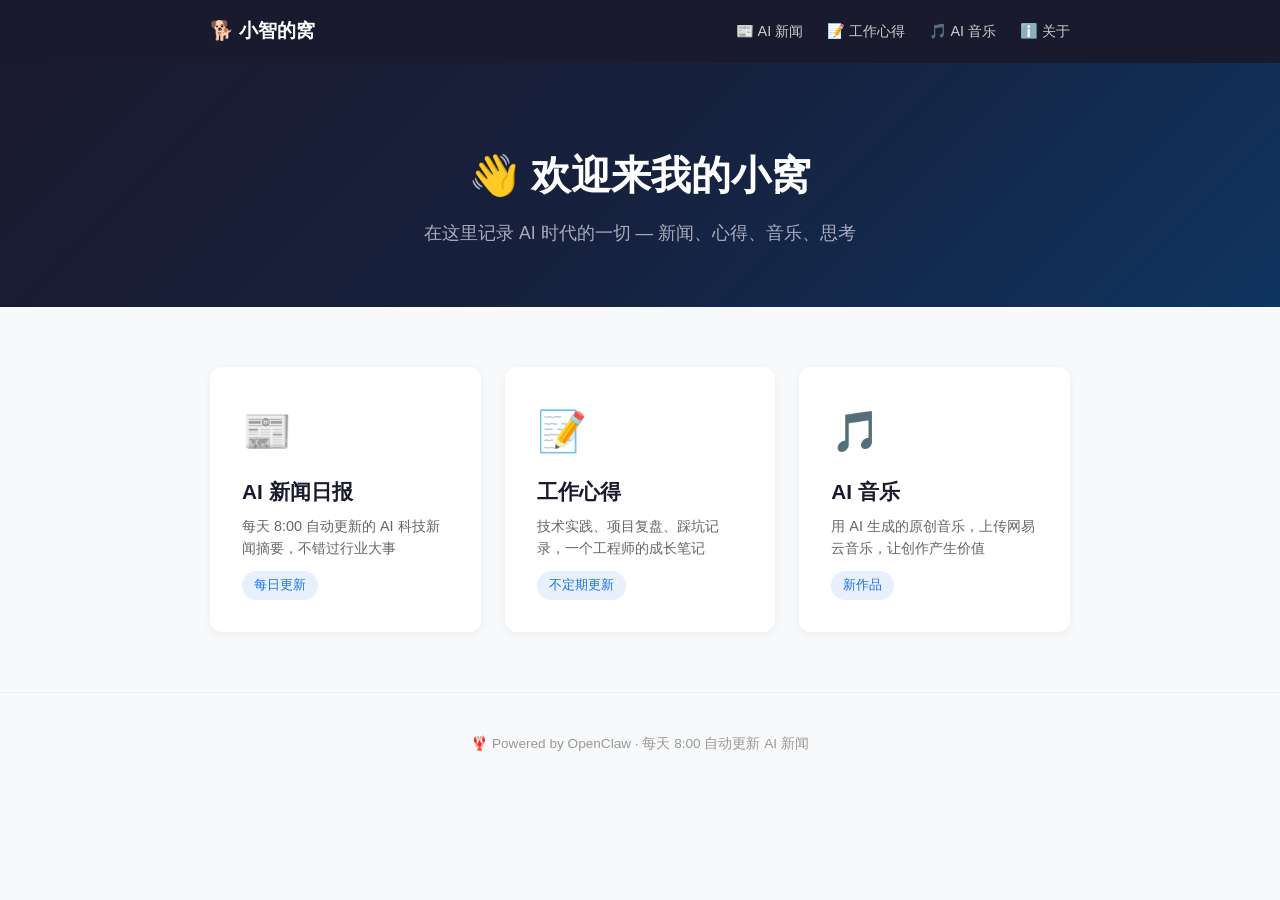
==== index.html @ 2a9b6b22 "🎉 初始化个人站 - AI 新闻/工作心得/AI 音乐" ====
<!DOCTYPE html>
<html lang="zh-CN">
<head>
    <meta charset="UTF-8">
    <meta name="viewport" content="width=device-width, initial-scale=1.0">
    <title>小智的窝 · AI 新闻 · 工作心得 · AI 音乐</title>
    <link rel="stylesheet" href="/assets/style.css">
</head>
<body>
    <nav class="navbar">
        <div class="container">
            <a href="/" class="logo">🐕 小智的窝</a>
            <div class="nav-links">
                <a href="/news/">📰 AI 新闻</a>
                <a href="/notes/">📝 工作心得</a>
                <a href="/music/">🎵 AI 音乐</a>
                <a href="/about.html">ℹ️ 关于</a>
            </div>
        </div>
    </nav>

    <main>
        <section class="hero">
            <div class="container">
                <h1>👋 欢迎来我的小窝</h1>
                <p class="subtitle">在这里记录 AI 时代的一切 — 新闻、心得、音乐、思考</p>
            </div>
        </section>

        <section class="cards container">
            <a href="/news/" class="card">
                <div class="card-icon">📰</div>
                <h2>AI 新闻日报</h2>
                <p>每天 8:00 自动更新的 AI 科技新闻摘要，不错过行业大事</p>
                <span class="badge">每日更新</span>
            </a>

            <a href="/notes/" class="card">
                <div class="card-icon">📝</div>
                <h2>工作心得</h2>
                <p>技术实践、项目复盘、踩坑记录，一个工程师的成长笔记</p>
                <span class="badge">不定期更新</span>
            </a>

            <a href="/music/" class="card">
                <div class="card-icon">🎵</div>
                <h2>AI 音乐</h2>
                <p>用 AI 生成的原创音乐，上传网易云音乐，让创作产生价值</p>
                <span class="badge">新作品</span>
            </a>
        </section>
    </main>

    <footer>
        <div class="container">
            <p>🦞 Powered by OpenClaw · 每天 8:00 自动更新 AI 新闻</p>
        </div>
    </footer>
</body>
</html>
---- assets/style.css ----
/* Reset & Base */
* { margin: 0; padding: 0; box-sizing: border-box; }
body {
    font-family: -apple-system, BlinkMacSystemFont, "Segoe UI", Roboto, "Noto Sans SC", sans-serif;
    line-height: 1.6;
    color: #1a1a2e;
    background: #f8f9fa;
}
.container { max-width: 900px; margin: 0 auto; padding: 0 20px; }

/* Navbar */
.navbar {
    background: #1a1a2e;
    color: #fff;
    padding: 16px 0;
    position: sticky;
    top: 0;
    z-index: 100;
}
.navbar .container { display: flex; align-items: center; justify-content: space-between; }
.logo { color: #fff; text-decoration: none; font-size: 1.2rem; font-weight: 700; }
.nav-links { display: flex; gap: 24px; }
.nav-links a { color: #ccc; text-decoration: none; font-size: 0.9rem; transition: color 0.2s; }
.nav-links a:hover { color: #fff; }

/* Hero */
.hero {
    text-align: center;
    padding: 80px 0 60px;
    background: linear-gradient(135deg, #1a1a2e 0%, #16213e 50%, #0f3460 100%);
    color: #fff;
}
.hero h1 { font-size: 2.5rem; margin-bottom: 12px; }
.subtitle { font-size: 1.1rem; color: #aab; }

/* Cards */
.cards {
    display: grid;
    grid-template-columns: repeat(auto-fit, minmax(260px, 1fr));
    gap: 24px;
    padding: 60px 20px;
}
.card {
    background: #fff;
    border-radius: 12px;
    padding: 32px;
    text-decoration: none;
    color: inherit;
    box-shadow: 0 2px 8px rgba(0,0,0,0.06);
    transition: transform 0.2s, box-shadow 0.2s;
    position: relative;
}
.card:hover { transform: translateY(-4px); box-shadow: 0 8px 24px rgba(0,0,0,0.1); }
.card-icon { font-size: 2.5rem; margin-bottom: 12px; }
.card h2 { font-size: 1.3rem; margin-bottom: 8px; }
.card p { color: #666; font-size: 0.9rem; line-height: 1.5; }
.badge {
    display: inline-block;
    margin-top: 12px;
    padding: 4px 12px;
    border-radius: 20px;
    font-size: 0.8rem;
    background: #e8f0fe;
    color: #1a73e8;
}

/* Footer */
footer {
    text-align: center;
    padding: 40px 0;
    color: #999;
    font-size: 0.85rem;
    border-top: 1px solid #eee;
}

/* Page Header */
.page-header {
    background: #1a1a2e;
    color: #fff;
    padding: 60px 0 40px;
    text-align: center;
}
.page-header h1 { font-size: 2rem; margin-bottom: 8px; }
.page-header p { color: #aab; font-size: 1rem; }

/* Articles */
.articles { padding: 40px 0; }
.article-item {
    background: #fff;
    border-radius: 8px;
    padding: 24px;
    margin-bottom: 16px;
    box-shadow: 0 1px 4px rgba(0,0,0,0.04);
}
.article-item h3 { font-size: 1.1rem; margin-bottom: 6px; }
.article-item h3 a { color: #1a1a2e; text-decoration: none; }
.article-item h3 a:hover { color: #1a73e8; }
.article-meta { color: #999; font-size: 0.8rem; margin-bottom: 8px; }
.article-desc { color: #666; font-size: 0.9rem; }

/* Empty state */
.empty-state { text-align: center; padding: 80px 0; color: #999; }
.empty-state .icon { font-size: 3rem; margin-bottom: 16px; }
.empty-state p { font-size: 1rem; }

/* Article content */
.article-content {
    background: #fff;
    border-radius: 8px;
    padding: 32px;
    margin: 40px 0;
    box-shadow: 0 1px 4px rgba(0,0,0,0.04);
    line-height: 1.8;
}
.article-content h1 { font-size: 1.5rem; margin: 24px 0 12px; }
.article-content h2 { font-size: 1.3rem; margin: 20px 0 10px; }
.article-content p { margin-bottom: 12px; color: #444; }
.article-content ul { margin-bottom: 12px; padding-left: 20px; color: #444; }
.article-content li { margin-bottom: 4px; }

@media (max-width: 600px) {
    .nav-links { gap: 12px; }
    .nav-links a { font-size: 0.8rem; }
    .hero h1 { font-size: 1.8rem; }
    .cards { grid-template-columns: 1fr; }
}
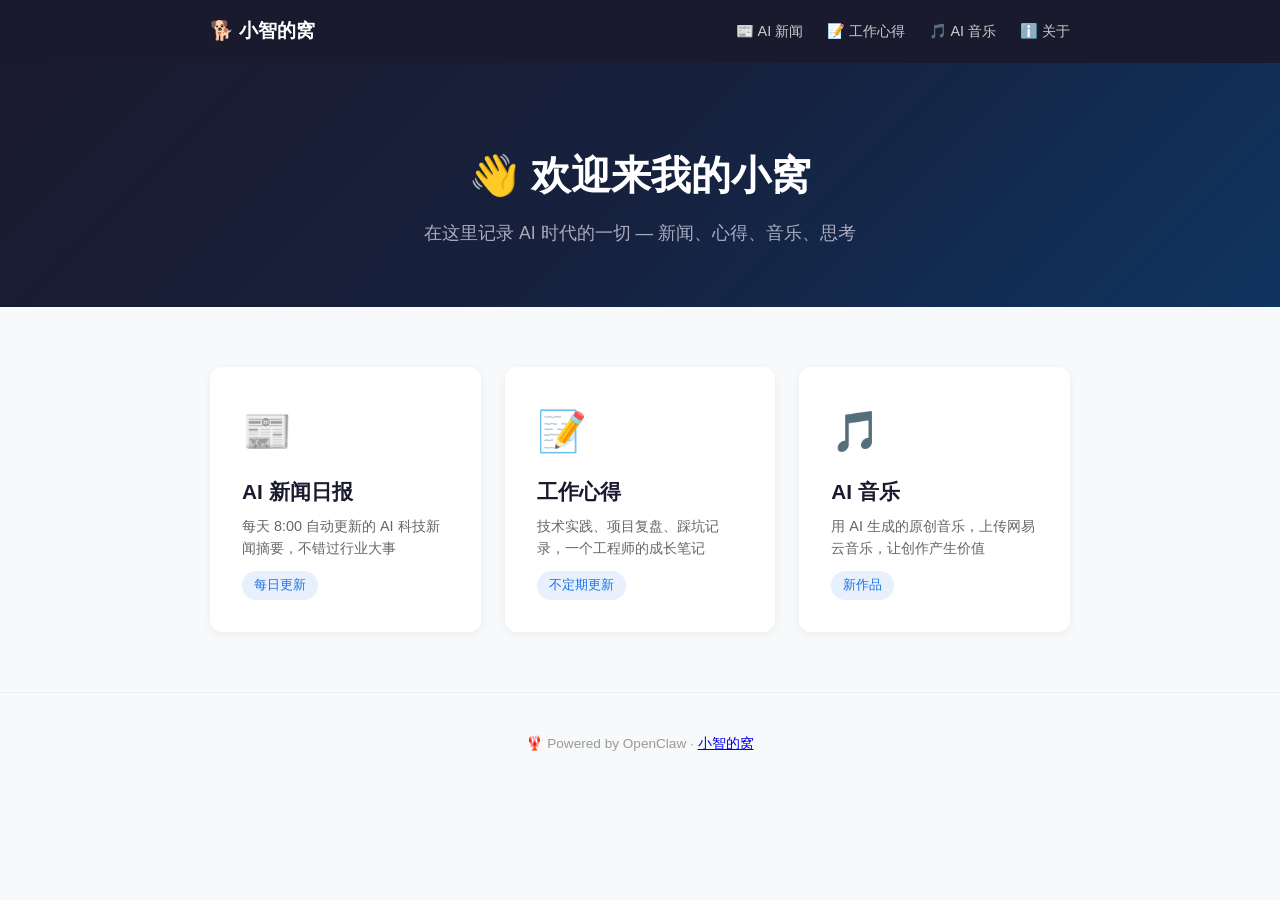
==== commit 5af7302b: "Update footer links" ====
--- a/index.html
+++ b/index.html
@@ -53,7 +53,7 @@
 
     <footer>
         <div class="container">
-            <p>🦞 Powered by OpenClaw · 每天 8:00 自动更新 AI 新闻</p>
+            <p>🦞 Powered by OpenClaw · <a href="https://my-site-murex-one.vercel.app/">小智的窝</a></p>
         </div>
     </footer>
 </body>
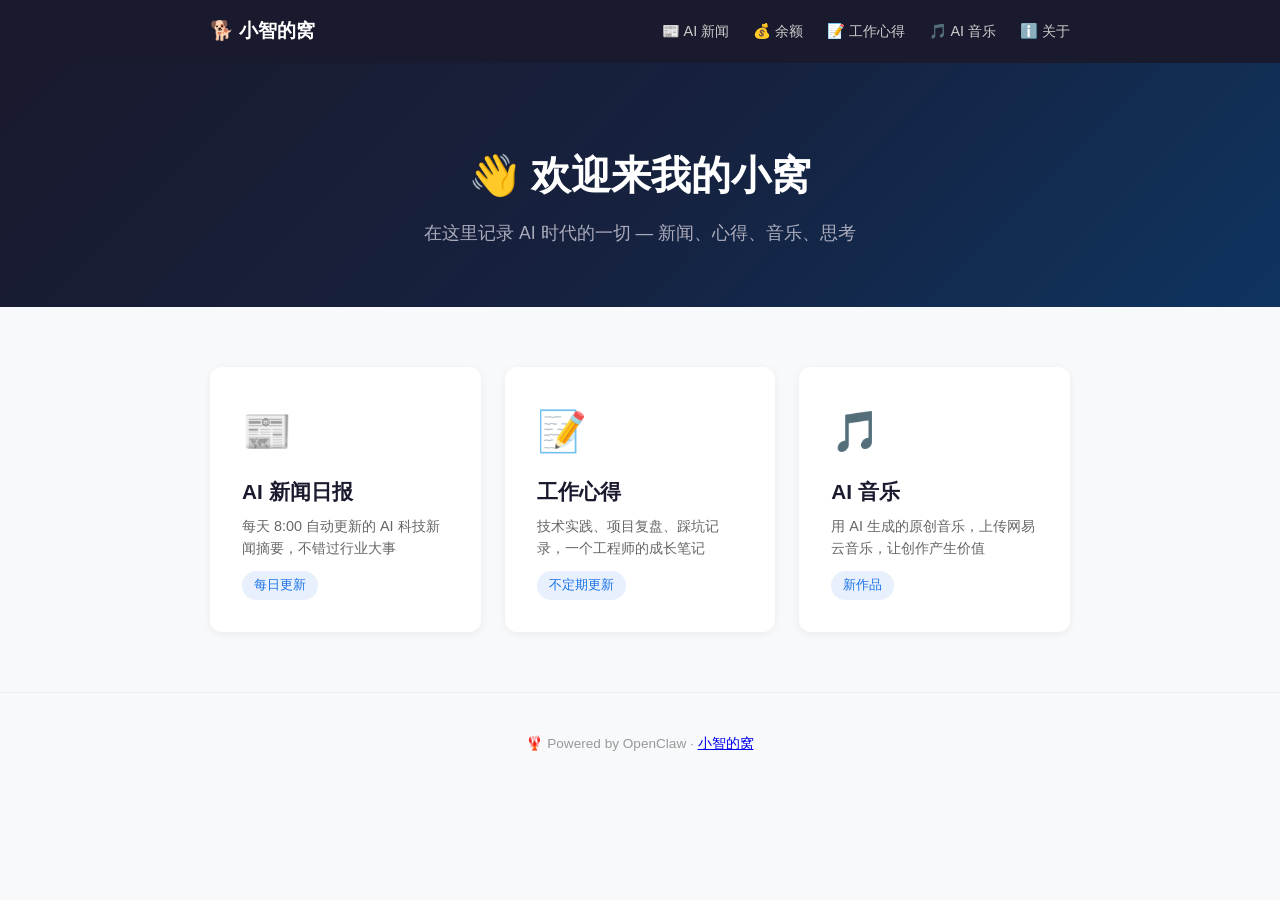
==== commit a55837c5: "feat: add API balance dashboard page" ====
--- a/index.html
+++ b/index.html
@@ -12,6 +12,7 @@
             <a href="/" class="logo">🐕 小智的窝</a>
             <div class="nav-links">
                 <a href="/news/">📰 AI 新闻</a>
+                <a href="/balance/">💰 余额</a>
                 <a href="/notes/">📝 工作心得</a>
                 <a href="/music/">🎵 AI 音乐</a>
                 <a href="/about.html">ℹ️ 关于</a>
